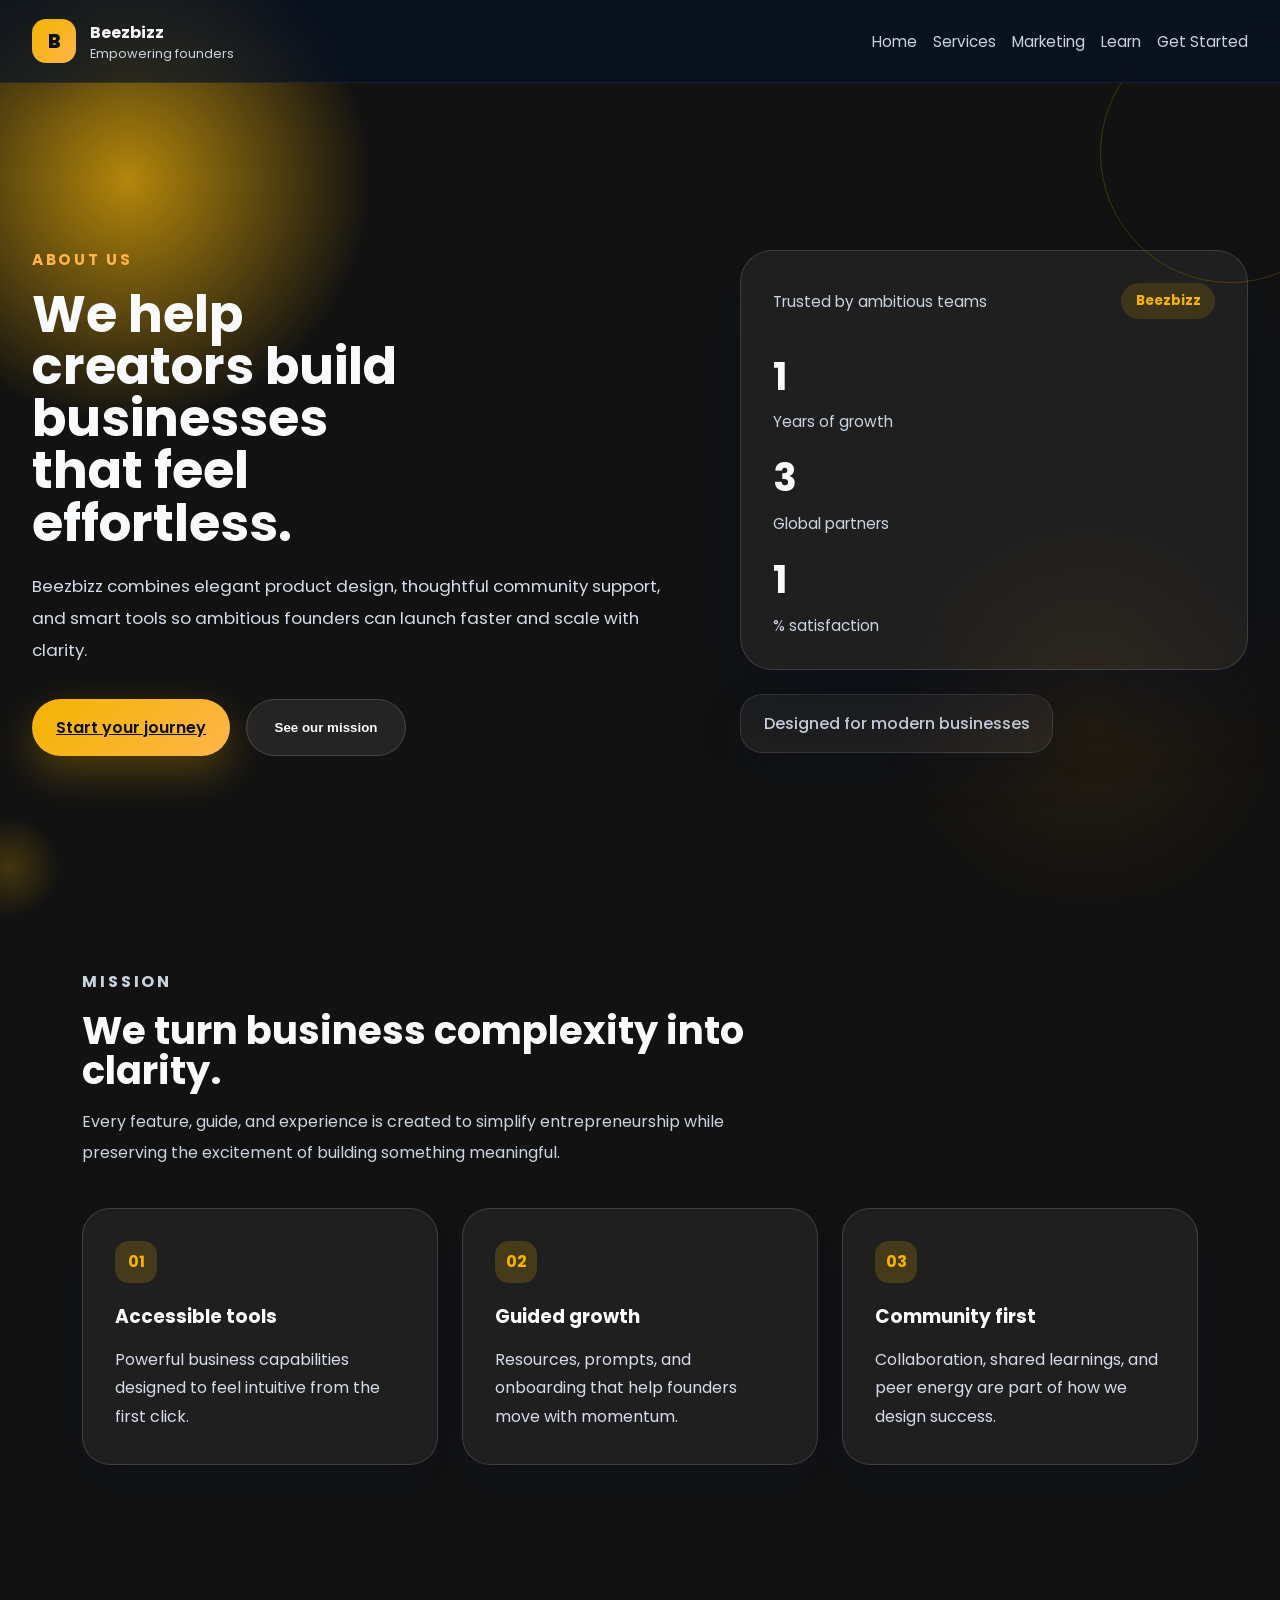
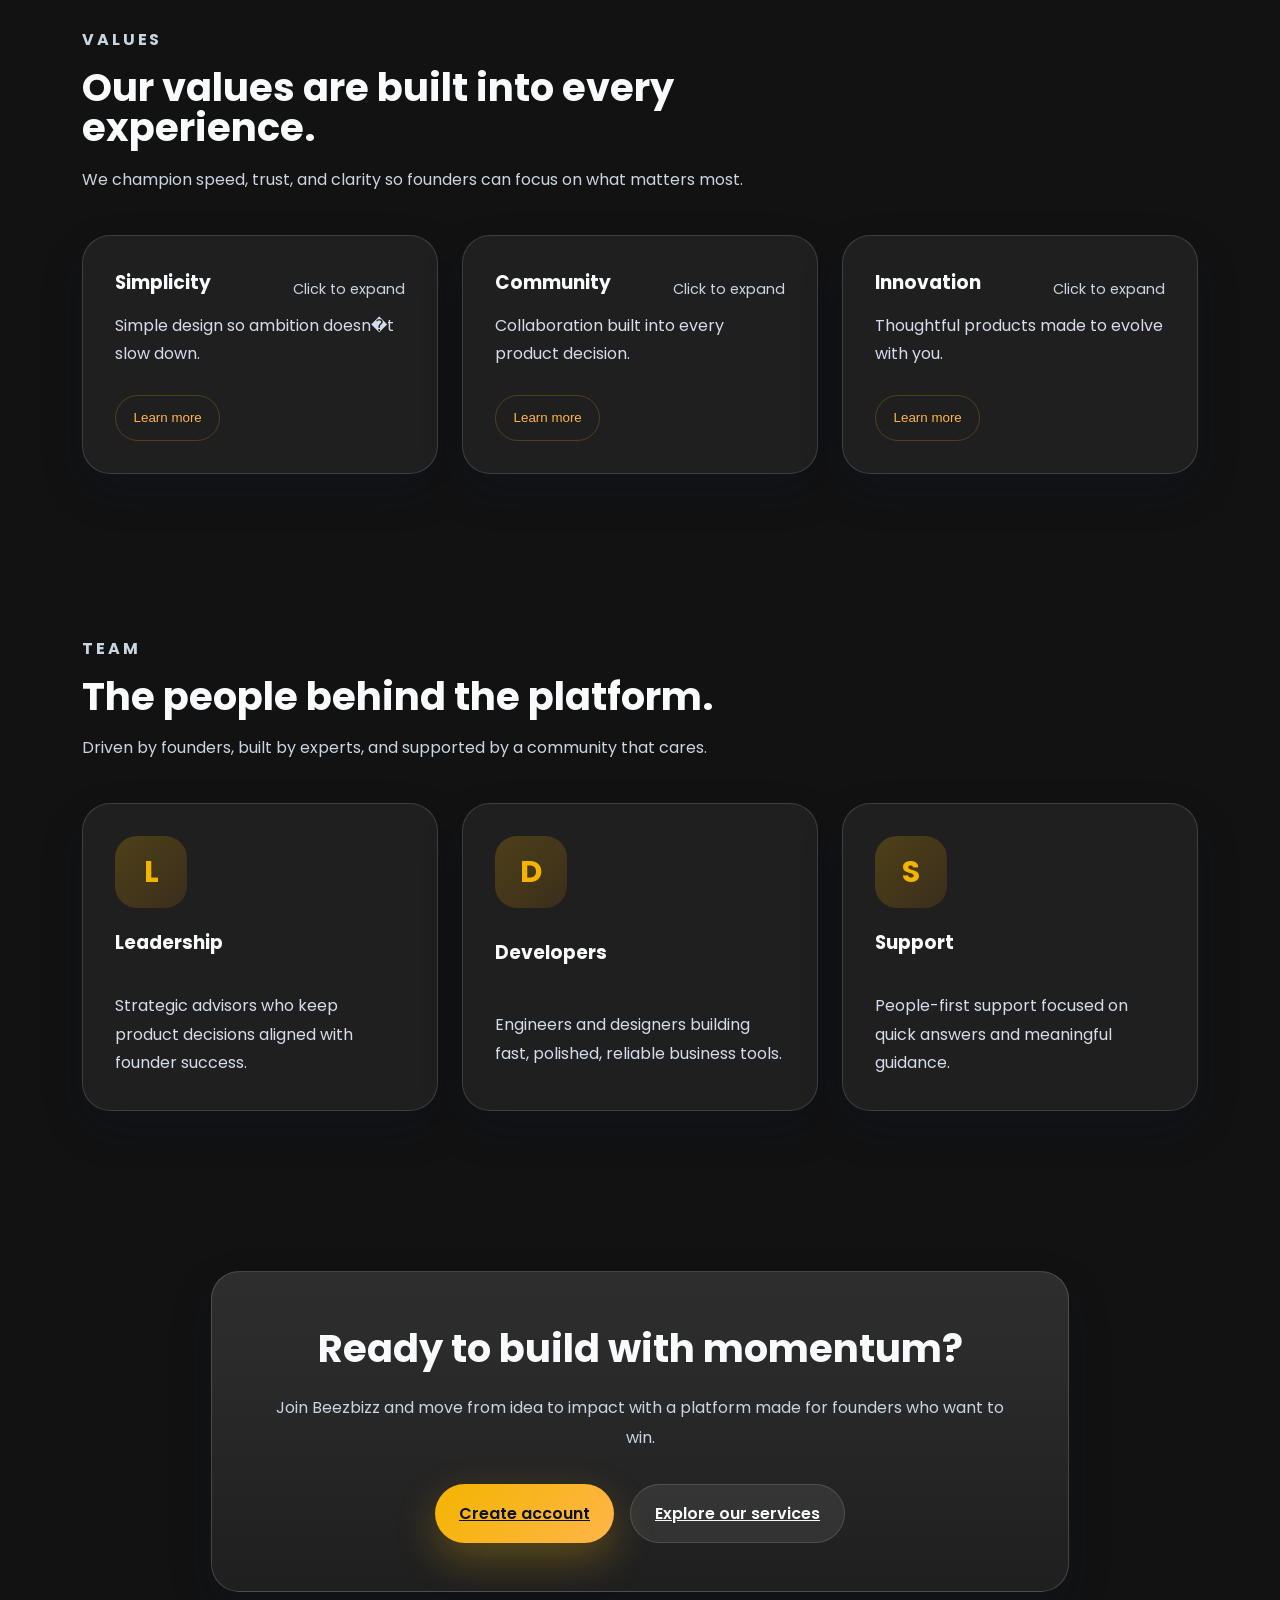
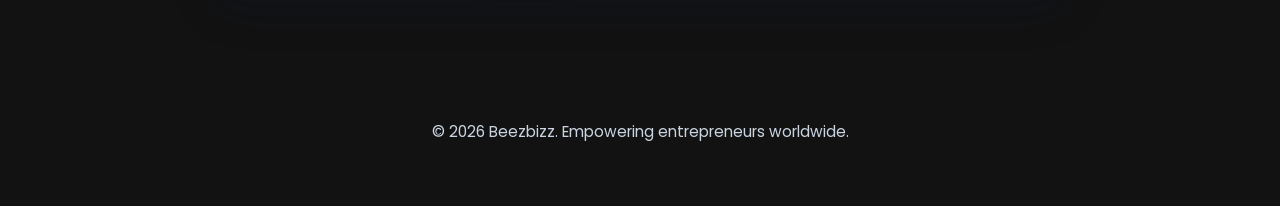
==== about.html @ 2ee89fce "Add files via upload" ====
<!DOCTYPE html>
<html lang="en">
<head>
  <meta charset="UTF-8">
  <meta name="viewport" content="width=device-width, initial-scale=1.0">
  <title>About Beezbizz | Empowering Entrepreneurs</title>
  <meta name="description" content="Discover Beezbizz's mission, values, team, and the interactive experience that supports entrepreneurial growth.">
  <link rel="preconnect" href="https://fonts.googleapis.com">
  <link rel="preconnect" href="https://fonts.gstatic.com" crossorigin>
  <link href="https://fonts.googleapis.com/css2?family=Poppins:wght@300;400;500;600;700;800&display=swap" rel="stylesheet">
  <link href="about.css" rel="stylesheet">
</head>
<body>
  <div class="page-shell">
    <header class="site-header">
      <div class="brand">
        <div class="brand-mark">B</div>
        <div>
          <p>Beezbizz</p>
          <small>Empowering founders</small>
        </div>
      </div>
      <nav class="site-nav">
        <a href="home.html">Home</a>
        <a href="services.html">Services</a>
        <a href="marketing.html">Marketing</a>
        <a href="learn.html">Learn</a>
        <a href="started.html">Get Started</a>
      </nav>
    </header>

    <main>
      <section class="hero-panel reveal-on-scroll">
        <div class="hero-copy">
          <span class="eyebrow">About Us</span>
          <h1>We help creators build businesses that feel effortless.</h1>
          <p class="hero-text">Beezbizz combines elegant product design, thoughtful community support, and smart tools so ambitious founders can launch faster and scale with clarity.</p>
          <div class="hero-actions">
            <a class="btn btn-primary" href="started.html">Start your journey</a>
            <button class="btn btn-ghost" id="scrollToMission">See our mission</button>
          </div>
        </div>
        <div class="hero-visual">
          <div class="hero-card">
            <div class="hero-card-header">
              <p>Trusted by ambitious teams</p>
              <span>Beezbizz</span>
            </div>
            <div class="hero-metrics">
              <div class="metric">
                <strong class="stat-number" data-target="1">0</strong>
                <span>Years of growth</span>
              </div>
              <div class="metric">
                <strong class="stat-number" data-target="3">0</strong>
                <span>Global partners</span>
              </div>
              <div class="metric">
                <strong class="stat-number" data-target="0">0</strong>
                <span>% satisfaction</span>
              </div>
            </div>
          </div>
          <div class="hero-badge">Designed for modern businesses</div>
        </div>
        <div class="hero-overlay hero-ring"></div>
        <div class="hero-overlay hero-dot"></div>
      </section>

      <section class="section mission-section reveal-on-scroll" id="mission">
        <div class="section-intro">
          <p class="eyebrow">Mission</p>
          <h2>We turn business complexity into clarity.</h2>
          <p>Every feature, guide, and experience is created to simplify entrepreneurship while preserving the excitement of building something meaningful.</p>
        </div>
        <div class="mission-grid">
          <article class="mission-card">
            <span>01</span>
            <h3>Accessible tools</h3>
            <p>Powerful business capabilities designed to feel intuitive from the first click.</p>
          </article>
          <article class="mission-card">
            <span>02</span>
            <h3>Guided growth</h3>
            <p>Resources, prompts, and onboarding that help founders move with momentum.</p>
          </article>
          <article class="mission-card">
            <span>03</span>
            <h3>Community first</h3>
            <p>Collaboration, shared learnings, and peer energy are part of how we design success.</p>
          </article>
        </div>
      </section>

      <section class="section values-section reveal-on-scroll">
        <div class="section-intro">
          <p class="eyebrow">Values</p>
          <h2>Our values are built into every experience.</h2>
          <p>We champion speed, trust, and clarity so founders can focus on what matters most.</p>
        </div>
        <div class="values-grid">
          <article class="value-card" data-detail="We eliminate friction with clean flows, clear labels, and smart defaults so users can move quickly without decisions getting in their way.">
            <div class="value-card-top">
              <h3>Simplicity</h3>
              <span>Click to expand</span>
            </div>
            <p>Simple design so ambition doesn�t slow down.</p>
            <div class="card-detail">
              <p></p>
            </div>
            <button class="detail-toggle" type="button">Learn more</button>
          </article>
          <article class="value-card" data-detail="Community is the engine for better entrepreneurship. We build spaces, events, and conversations that bring founders together around real progress.">
            <div class="value-card-top">
              <h3>Community</h3>
              <span>Click to expand</span>
            </div>
            <p>Collaboration built into every product decision.</p>
            <div class="card-detail">
              <p></p>
            </div>
            <button class="detail-toggle" type="button">Learn more</button>
          </article>
          <article class="value-card" data-detail="We move quickly but thoughtfully. Innovation for us means solving real business problems with elegant, dependable technology.">
            <div class="value-card-top">
              <h3>Innovation</h3>
              <span>Click to expand</span>
            </div>
            <p>Thoughtful products made to evolve with you.</p>
            <div class="card-detail">
              <p></p>
            </div>
            <button class="detail-toggle" type="button">Learn more</button>
          </article>
        </div>
      </section>

      <section class="section team-section reveal-on-scroll">
        <div class="section-intro">
          <p class="eyebrow">Team</p>
          <h2>The people behind the platform.</h2>
          <p>Driven by founders, built by experts, and supported by a community that cares.</p>
        </div>
        <div class="team-grid">
          <article class="team-member">
            <div class="member-avatar">L</div>
            <h3>Leadership</h3>
            <p>Strategic advisors who keep product decisions aligned with founder success.</p>
          </article>
          <article class="team-member">
            <div class="member-avatar">D</div>
            <h3>Developers</h3>
            <p>Engineers and designers building fast, polished, reliable business tools.</p>
          </article>
          <article class="team-member">
            <div class="member-avatar">S</div>
            <h3>Support</h3>
            <p>People-first support focused on quick answers and meaningful guidance.</p>
          </article>
        </div>
      </section>

      <section class="section ripple-section reveal-on-scroll">
        <div class="ripple-card">
          <h2>Ready to build with momentum?</h2>
          <p>Join Beezbizz and move from idea to impact with a platform made for founders who want to win.</p>
          <div class="ripple-actions">
            <a class="btn btn-primary" href="started.html">Create account</a>
            <a class="btn btn-soft" href="services.html">Explore our services</a>
          </div>
        </div>
      </section>
    </main>

    <footer class="site-footer">
      <p>© 2026 Beezbizz. Empowering entrepreneurs worldwide.</p>
    </footer>

    <button class="scroll-to-top" id="scrollToTop" aria-label="Scroll to top">↑</button>
  </div>

  <script src="about.js" defer></script>
</body>
</html>
---- about.css ----
:root {
  color-scheme: dark;
  --bg: #050717;
  --surface: rgba(255,255,255,0.08);
  --surface-strong: rgba(255,255,255,0.14);
  --text: #f8fafc;
  --muted: #cbd5e1;
  --accent: #f4b400;
  --accent-soft: #ffb549;
  --border: rgba(255,255,255,0.12);
  --shadow: 0 30px 70px rgba(6, 17, 39, 0.38);
  --shadow-soft: 0 18px 40px rgba(10, 24, 50, 0.22);
}

* {
  box-sizing: border-box;
}

html {
  scroll-behavior: smooth;
}

body {
  margin: 0;
  min-height: 100vh;
  font-family: 'Poppins', sans-serif;
  background: radial-gradient(circle at top left, cream, transparent 22%),
              radial-gradient(circle at 80% 10%, cream(255, 152, 0, 0.12), transparent 20%),
              linear-gradient(180deg, #081127 0%, #050717 100%);
  color: var(--text);
}

body::before {
  content: '';
  position: fixed;
  inset: 0;
  background-image: radial-gradient(circle at 10% 20%, rgba(221, 164, 9, 0.795), transparent 18%),
                    radial-gradient(circle at 85% 80%, rgba(255, 152, 0, 0.08), transparent 16%);
  pointer-events: none;
}

.page-shell {
  position: relative;
  overflow: hidden;
}

.site-header {
  position: sticky;
  top: 0;
  z-index: 20;
  display: flex;
  align-items: center;
  justify-content: space-between;
  gap: 1rem;
  padding: 1.2rem 2rem;
  backdrop-filter: blur(16px);
  background: rgba(6, 17, 39, 0.66);
  border-bottom: 1px solid rgba(255,255,255,0.06);
}

.brand {
  display: flex;
  align-items: center;
  gap: 0.9rem;
}

.brand-mark {
  width: 44px;
  height: 44px;
  border-radius: 14px;
  background: linear-gradient(135deg, var(--accent), var(--accent-soft));
  display: grid;
  place-items: center;
  color: #0b1023;
  font-weight: 800;
  font-size: 1.2rem;
  box-shadow: var(--shadow-soft);
}

.brand p {
  margin: 0;
  font-weight: 700;
}

.brand small {
  display: block;
  color: var(--muted);
  font-size: 0.8rem;
}

.site-nav {
  display: flex;
  flex-wrap: wrap;
  align-items: center;
  gap: 1rem;
}

.site-nav a {
  color: var(--muted);
  text-decoration: none;
  font-size: 0.95rem;
  transition: color 0.25s ease, transform 0.25s ease;
}

.site-nav a:hover,
.site-nav a:focus-visible {
  color: var(--text);
  transform: translateY(-1px);
}

.hero-panel {
  position: relative;
  display: grid;
  grid-template-columns: 1.3fr 1fr;
  align-items: center;
  gap: 3rem;
  padding: 6rem 2rem 4rem;
  min-height: calc(100vh - 96px);
}

.hero-copy {
  max-width: 660px;
  z-index: 1;
}

.eyebrow {
  display: inline-flex;
  align-items: center;
  gap: 0.6rem;
  color: var(--accent-soft);
  font-size: 0.95rem;
  font-weight: 700;
  text-transform: uppercase;
  letter-spacing: 0.18em;
}

.hero-panel h1 {
  margin: 1rem 0 1.4rem;
  font-size: clamp(2.6rem, 4vw, 4.4rem);
  line-height: 1.02;
  max-width: 12ch;
}

.hero-text {
  margin: 0;
  line-height: 1.9;
  color: #d6dceb;
  max-width: 700px;
  font-size: 1.05rem;
}

.hero-actions {
  display: flex;
  flex-wrap: wrap;
  gap: 1rem;
  margin-top: 2rem;
}

.btn {
  display: inline-flex;
  align-items: center;
  justify-content: center;
  min-width: 160px;
  padding: 1rem 1.5rem;
  border-radius: 999px;
  font-weight: 600;
  border: none;
  cursor: pointer;
  transition: transform 0.25s ease, box-shadow 0.25s ease, background 0.3s ease;
}

.btn:hover,
.btn:focus-visible {
  transform: translateY(-2px);
}

.btn-primary {
  background: linear-gradient(135deg, var(--accent), var(--accent-soft));
  color: #0b1023;
  box-shadow: 0 16px 40px rgba(244, 180, 0, 0.28);
}

.btn-ghost,
.btn-soft {
  background: rgba(255,255,255,0.08);
  color: var(--text);
  border: 1px solid rgba(255,255,255,0.14);
}

.hero-visual {
  position: relative;
  display: grid;
  gap: 1.5rem;
  align-items: center;
}

.hero-card {
  background: rgba(255,255,255,0.06);
  backdrop-filter: blur(24px);
  border: 1px solid rgba(255,255,255,0.14);
  border-radius: 32px;
  padding: 2rem;
  box-shadow: var(--shadow);
}

.hero-card-header {
  display: flex;
  justify-content: space-between;
  align-items: center;
  margin-bottom: 1.8rem;
}

.hero-card-header p {
  margin: 0;
  color: var(--muted);
  font-size: 0.95rem;
}

.hero-card-header span {
  background: rgba(244,180,0,0.14);
  color: var(--accent);
  padding: 0.5rem 0.9rem;
  border-radius: 999px;
  font-size: 0.85rem;
  font-weight: 700;
}

.hero-metrics {
  display: grid;
  gap: 1rem;
}

.metric {
  display: grid;
  gap: 0.35rem;
}

.metric strong {
  font-size: 2.4rem;
  display: block;
  color: var(--text);
}

.metric span {
  color: var(--muted);
  font-size: 0.96rem;
}

.hero-badge {
  align-self: start;
  border-radius: 22px;
  padding: 1rem 1.4rem;
  background: rgba(255,255,255,0.06);
  border: 1px solid rgba(255,255,255,0.12);
  width: fit-content;
  box-shadow: var(--shadow-soft);
  color: #d6dceb;
  font-weight: 500;
}

.hero-overlay {
  position: absolute;
  border-radius: 50%;
  pointer-events: none;
}

.hero-ring {
  width: 260px;
  height: 260px;
  top: -60px;
  right: -80px;
  border: 1px solid rgba(244, 180, 0, 0.22);
  animation: float 12s ease-in-out infinite;
}

.hero-dot {
  width: 120px;
  height: 120px;
  bottom: -40px;
  left: -50px;
  background: radial-gradient(circle, rgba(244, 180, 0, 0.22), transparent 60%);
  animation: float 10s ease-in-out infinite alternate;
}

.section {
  padding: 5rem 2rem;
  max-width: 1180px;
  margin: 0 auto;
}

.section-intro {
  max-width: 720px;
  margin-bottom: 2.5rem;
}

.section-intro h2 {
  margin: 0.8rem 0 1rem;
  font-size: clamp(2.1rem, 3vw, 3rem);
  line-height: 1.05;
}

.section-intro p {
  margin: 0;
  color: #cbd5e1;
  font-size: 1rem;
  line-height: 1.9;
}

.mission-grid,
.values-grid,
.team-grid {
  display: grid;
  gap: 1.5rem;
}

.mission-grid {
  grid-template-columns: repeat(3, minmax(240px, 1fr));
}

.mission-card,
.value-card,
.team-member,
.ripple-card {
  background: rgba(255,255,255,0.06);
  border: 1px solid rgba(255,255,255,0.14);
  border-radius: 28px;
  padding: 2rem;
  box-shadow: var(--shadow-soft);
  transition: transform 0.3s ease, border-color 0.3s ease, background 0.3s ease, box-shadow 0.3s ease;
}

.mission-card:hover,
.value-card:hover,
.team-member:hover,
.ripple-card:hover {
  transform: translateY(-6px);
  border-color: rgba(244, 180, 0, 0.32);
  background: rgba(255,255,255,0.09);
}

.mission-card span {
  display: inline-flex;
  width: 42px;
  height: 42px;
  border-radius: 14px;
  justify-content: center;
  align-items: center;
  background: rgba(244,180,0,0.18);
  color: var(--accent);
  font-weight: 700;
  margin-bottom: 1.2rem;
}

.mission-card h3,
.value-card h3,
.team-member h3 {
  margin: 0 0 0.9rem;
}

.mission-card p,
.value-card p,
.team-member p {
  margin: 0;
  color: #d6dceb;
  line-height: 1.8;
}

.values-grid {
  grid-template-columns: repeat(3, minmax(250px, 1fr));
}

.value-card {
  position: relative;
  cursor: pointer;
}

.value-card-top {
  display: flex;
  justify-content: space-between;
  align-items: center;
  gap: 1rem;
}

.value-card-top span {
  color: var(--muted);
  font-size: 0.9rem;
}

.value-card .card-detail {
  max-height: 0;
  overflow: hidden;
  opacity: 0;
  transition: max-height 0.5s ease, opacity 0.4s ease;
}

.value-card.active .card-detail {
  max-height: 200px;
  opacity: 1;
  margin-top: 1rem;
}

.detail-toggle {
  margin-top: 1.6rem;
  background: transparent;
  color: var(--accent-soft);
  border: 1px solid rgba(244,180,0,0.22);
  padding: 0.9rem 1.1rem;
  border-radius: 999px;
  width: fit-content;
  cursor: pointer;
  transition: background 0.25s ease, transform 0.25s ease;
}

.detail-toggle:hover {
  background: rgba(244,180,0,0.12);
  transform: translateY(-2px);
}

.team-grid {
  grid-template-columns: repeat(3, minmax(220px, 1fr));
}

.team-member {
  display: grid;
  gap: 1.25rem;
}

.member-avatar {
  width: 72px;
  height: 72px;
  border-radius: 22px;
  display: grid;
  place-items: center;
  background: linear-gradient(135deg, rgba(244,180,0,0.22), rgba(255,152,0,0.12));
  font-size: 1.9rem;
  font-weight: 700;
  color: var(--accent);
}

.ripple-section {
  display: grid;
  place-items: center;
}

.ripple-card {
  text-align: center;
  max-width: 860px;
  padding: 3rem;
  background: linear-gradient(180deg, rgba(255,255,255,0.12), rgba(255,255,255,0.06));
  border: 1px solid rgba(255,255,255,0.16);
}

.ripple-card h2 {
  margin: 0 0 1rem;
  font-size: clamp(2rem, 3vw, 3rem);
}

.ripple-card p {
  color: #cbd5e1;
  max-width: 760px;
  margin: 0 auto 2rem;
  line-height: 1.85;
}

.ripple-actions {
  display: flex;
  flex-wrap: wrap;
  justify-content: center;
  gap: 1rem;
}

.scroll-to-top {
  position: fixed;
  right: 1.5rem;
  bottom: 1.5rem;
  width: 50px;
  height: 50px;
  border-radius: 50%;
  border: none;
  background: linear-gradient(135deg, var(--accent), var(--accent-soft));
  color: #0b1023;
  font-size: 1.4rem;
  opacity: 0;
  transform: translateY(16px);
  pointer-events: none;
  transition: opacity 0.3s ease, transform 0.3s ease;
  box-shadow: 0 24px 48px rgba(244, 180, 0, 0.24);
  cursor: pointer;
}

.scroll-to-top.show {
  opacity: 1;
  pointer-events: auto;
  transform: translateY(0);
}

.site-footer {
  text-align: center;
  padding: 2rem 2rem 3rem;
  color: var(--muted);
  font-size: 0.96rem;
}

.reveal-on-scroll {
  opacity: 0;
  transform: translateY(40px);
  visibility: hidden;
}

.reveal-on-scroll.visible {
  opacity: 1;
  transform: translateY(0);
  visibility: visible;
  transition: opacity 0.8s ease, transform 0.8s ease;
}

@keyframes float {
  0%, 100% { transform: translateY(0) translateX(0); }
  50% { transform: translateY(-18px) translateX(6px); }
}

@media (max-width: 1024px) {
  .hero-panel {
    grid-template-columns: 1fr;
    padding-top: 5rem;
  }

  .hero-card,
  .hero-badge {
    width: 100%;
  }

  .mission-grid,
  .values-grid,
  .team-grid {
    grid-template-columns: 1fr 1fr;
  }
}

@media (max-width: 800px) {
  .site-header {
    flex-direction: column;
    align-items: stretch;
  }

  .site-nav {
    justify-content: center;
  }

  .hero-panel {
    gap: 2rem;
    padding: 4rem 1.5rem 3rem;
  }

  .hero-copy h1 {
    font-size: 2.8rem;
  }

  .mission-grid,
  .values-grid,
  .team-grid {
    grid-template-columns: 1fr;
  }
}

@media (max-width: 520px) {
  .site-header {
    padding: 1rem 1rem;
  }

  .hero-panel {
    padding: 3.5rem 1rem 2.5rem;
  }

  .hero-actions {
    flex-direction: column;
  }

  .btn {
    width: 100%;
  }

  .scroll-to-top {
    right: 1rem;
    bottom: 1rem;
  }
}
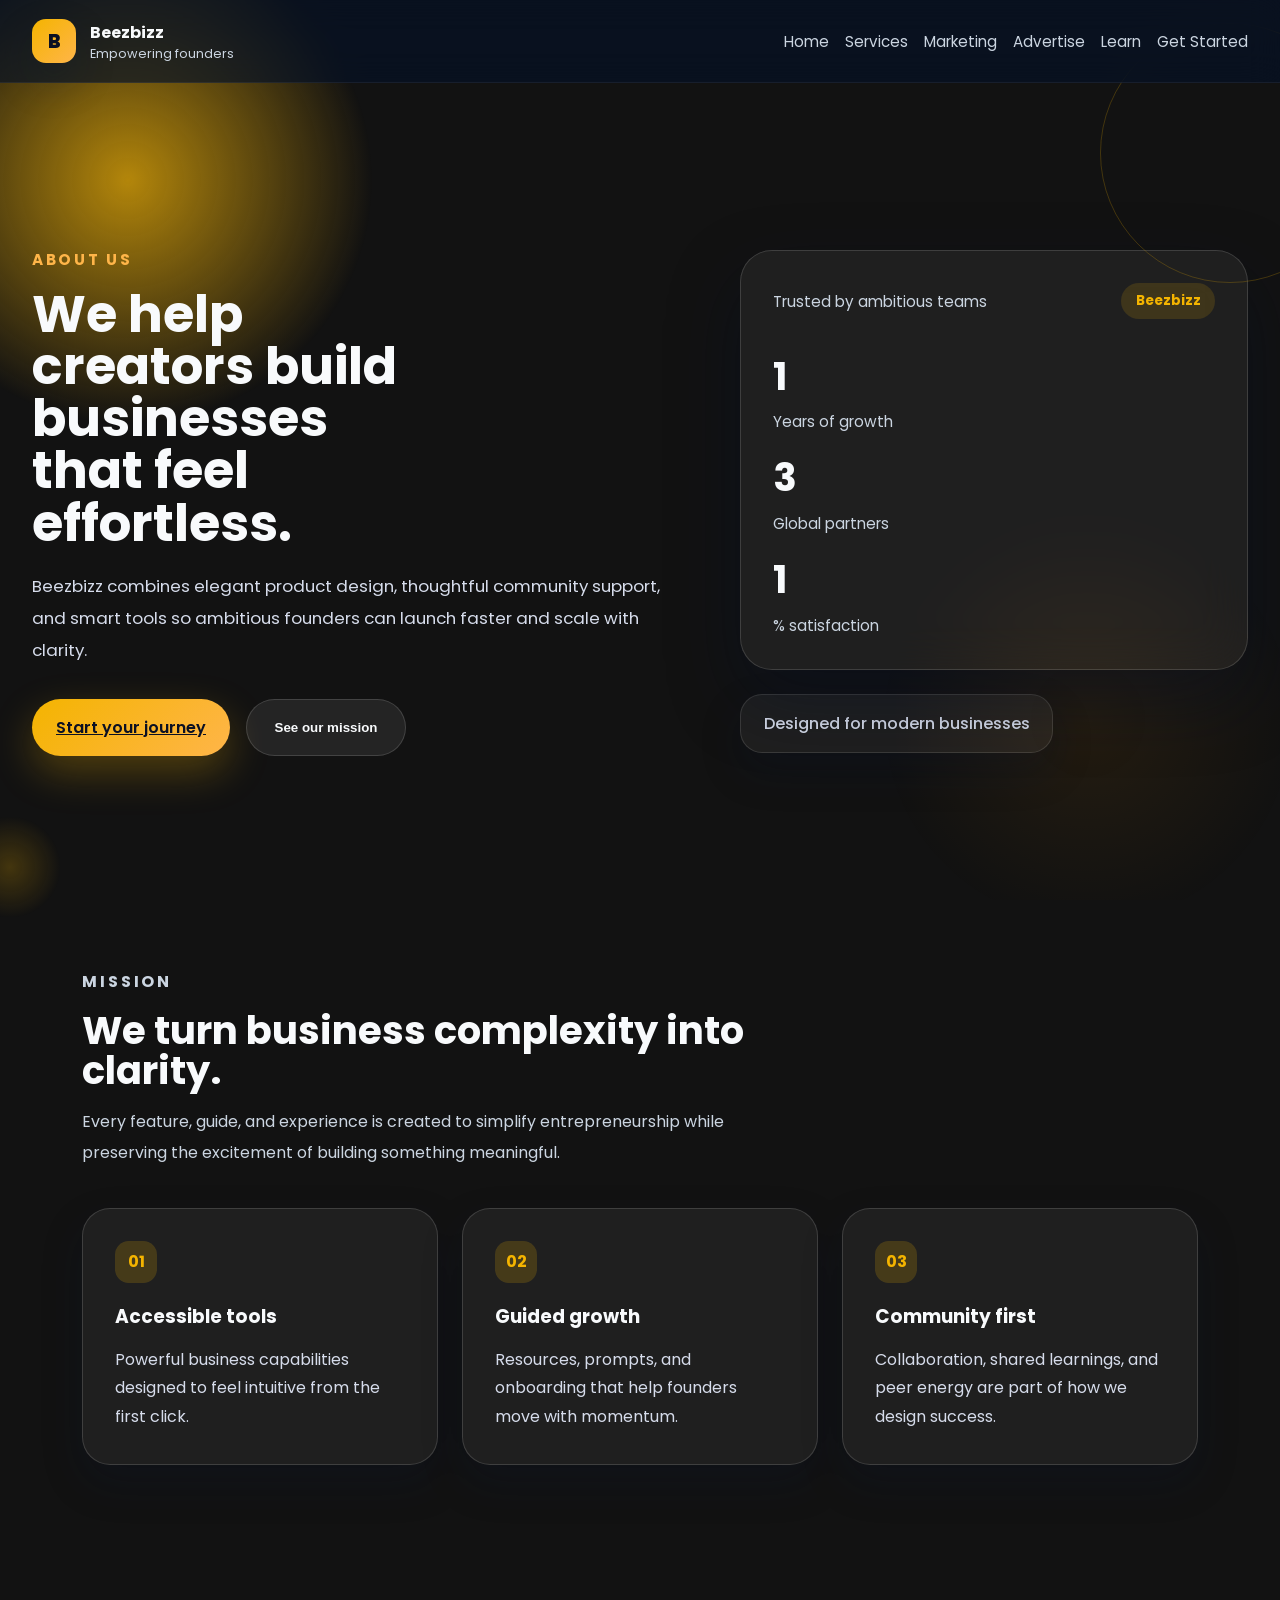
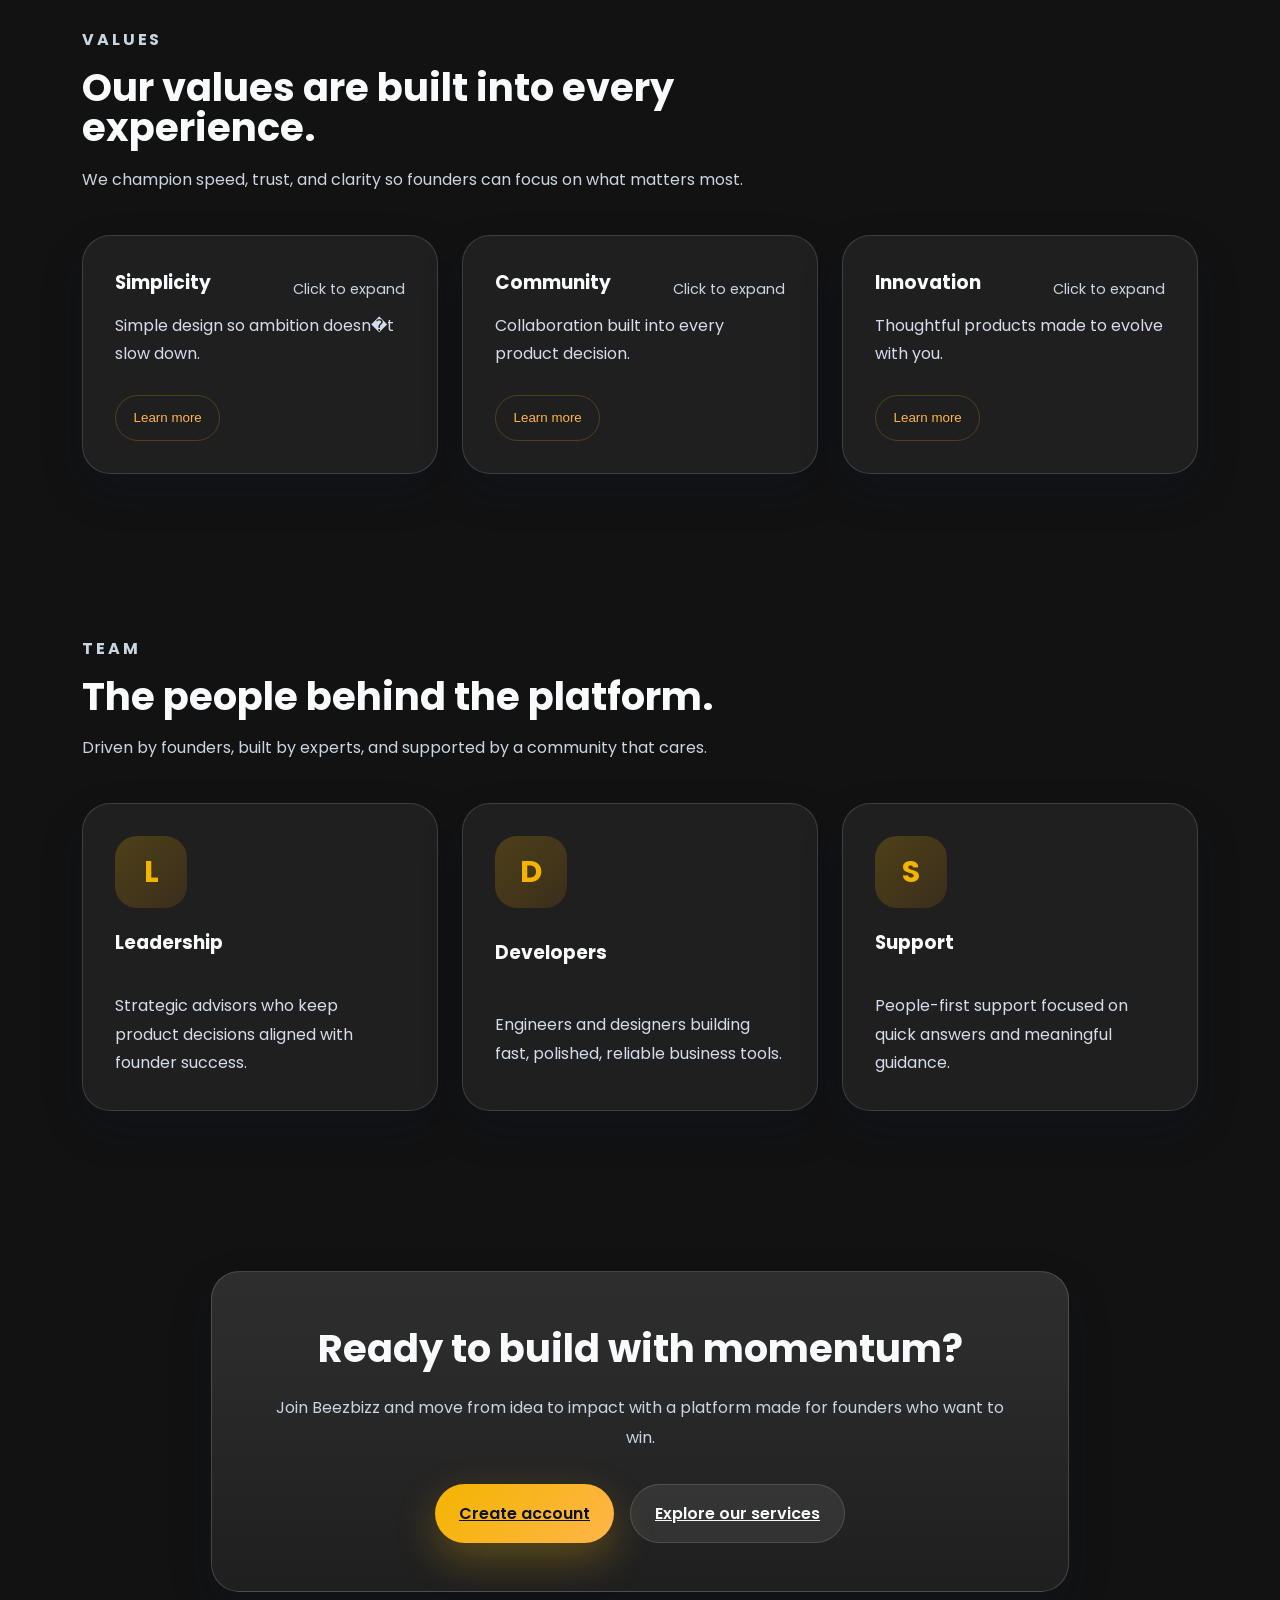
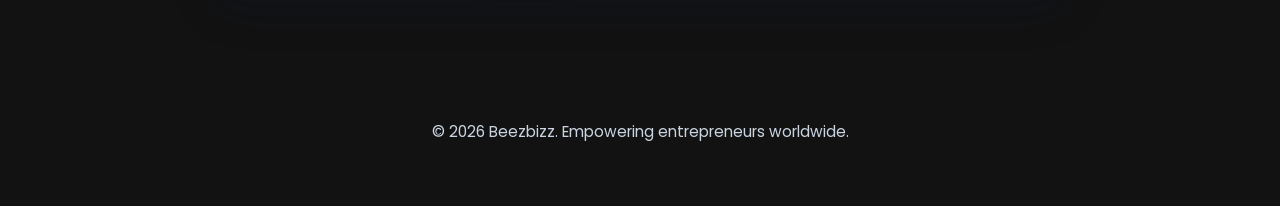
==== commit bf938558: "thanks" ====
--- a/about.html
+++ b/about.html
@@ -24,6 +24,7 @@
         <a href="home.html">Home</a>
         <a href="services.html">Services</a>
         <a href="marketing.html">Marketing</a>
+        <a href="advertise.html">Advertise</a>
         <a href="learn.html">Learn</a>
         <a href="started.html">Get Started</a>
       </nav>
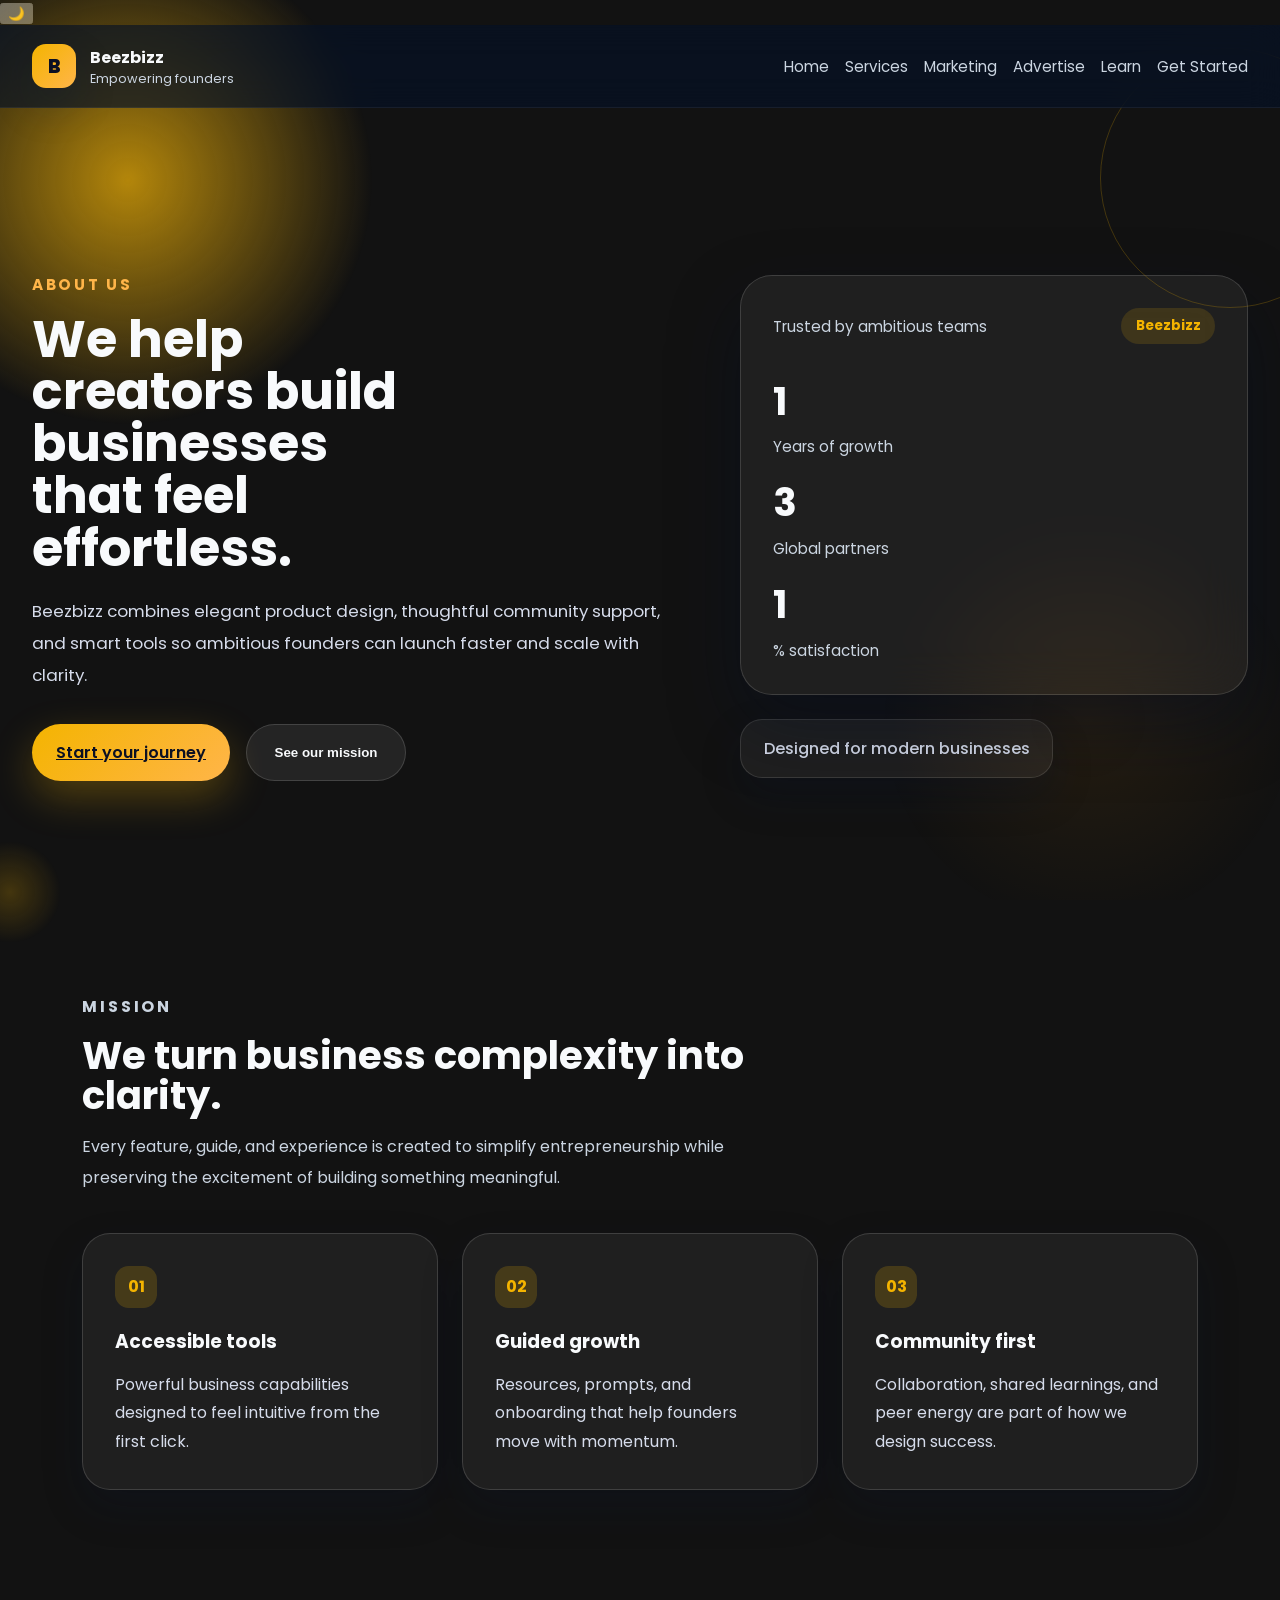
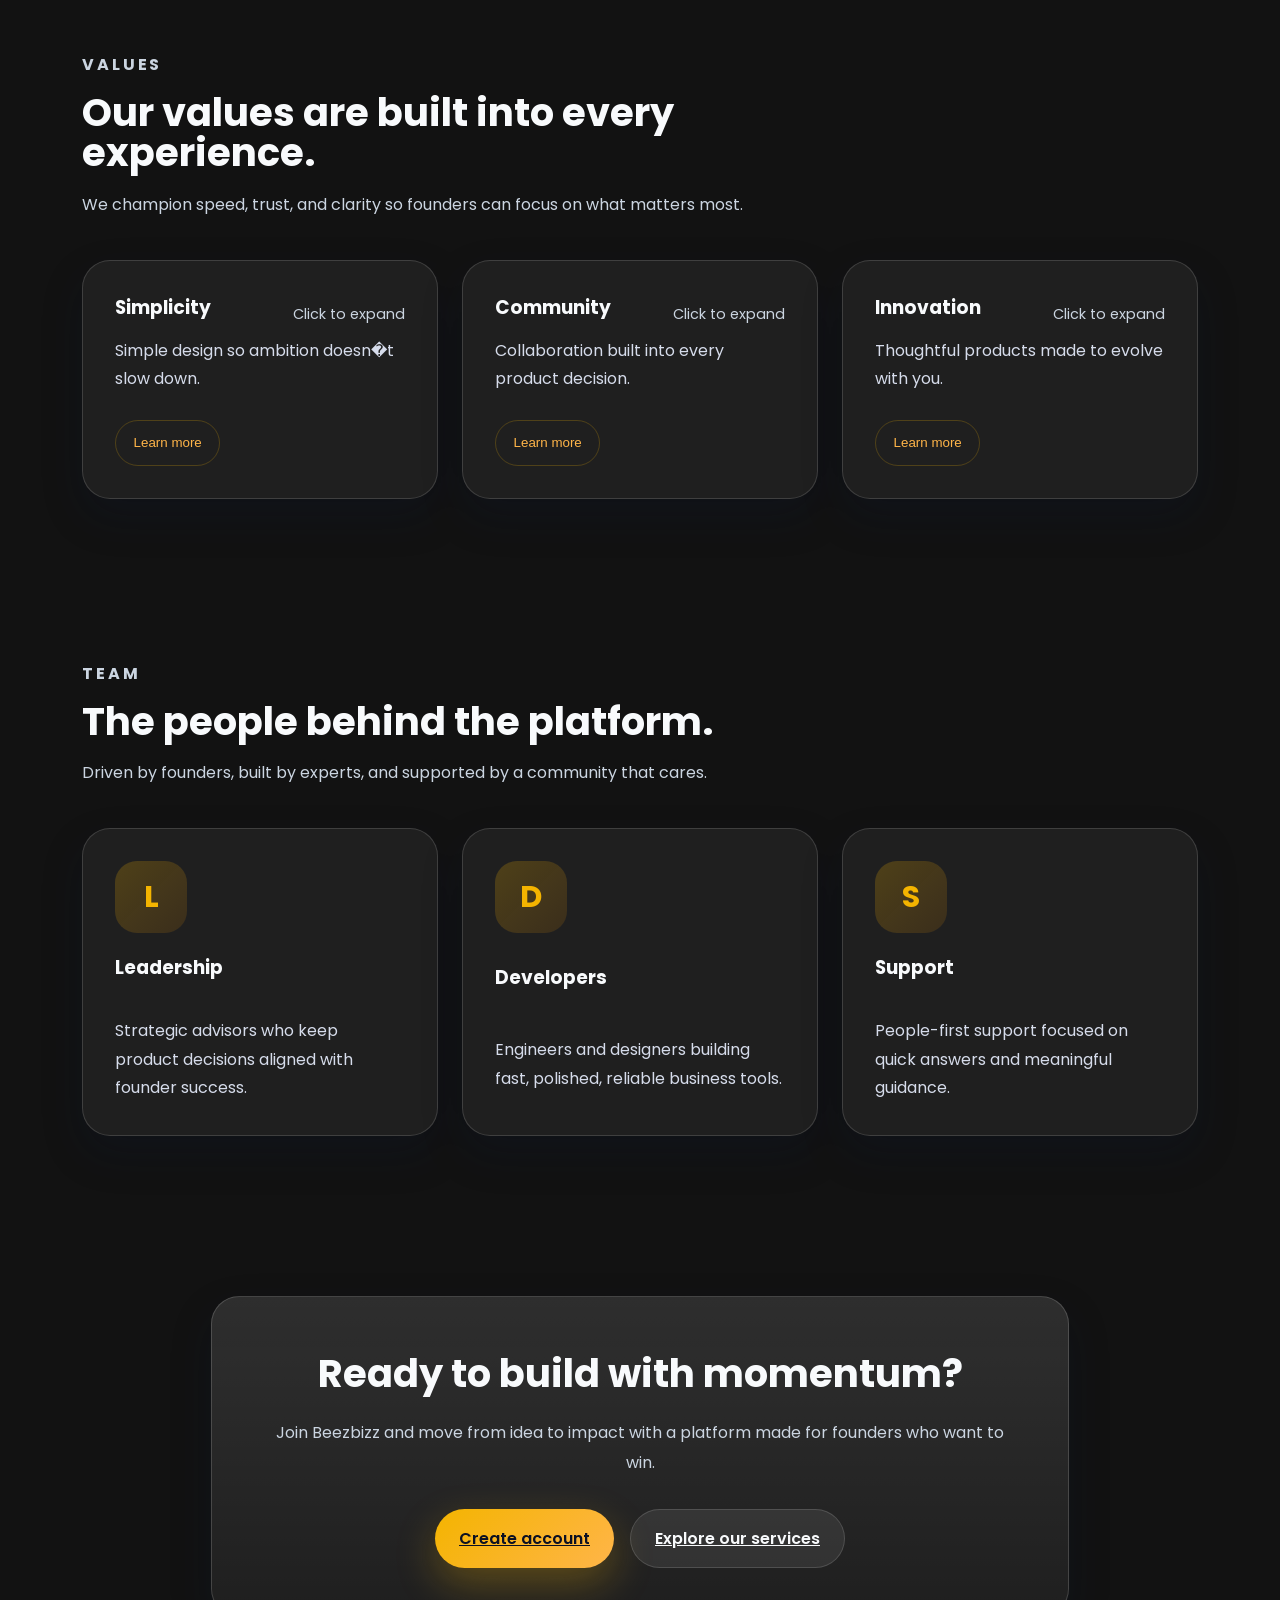
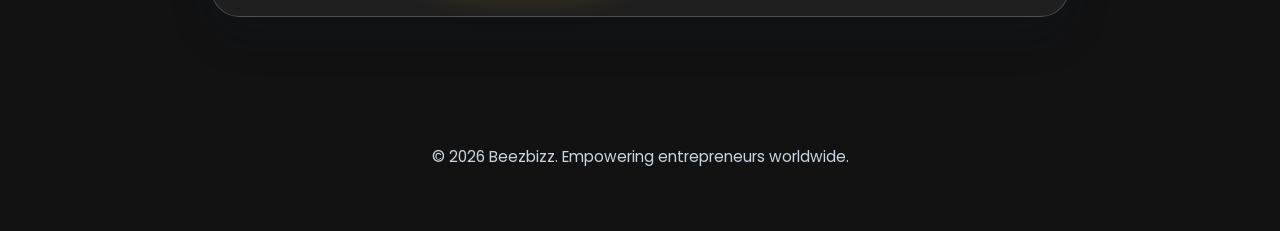
==== commit 9837ff3b: "changed" ====
--- a/about.html
+++ b/about.html
@@ -11,6 +11,7 @@
   <link href="about.css" rel="stylesheet">
 </head>
 <body>
+  <button id="theme-toggle" aria-label="Toggle theme">🌙</button>
   <div class="page-shell">
     <header class="site-header">
       <div class="brand">
@@ -180,6 +181,17 @@
     <button class="scroll-to-top" id="scrollToTop" aria-label="Scroll to top">↑</button>
   </div>
 
+  <script>
+    (function(){
+      const root=document.documentElement;
+      const btn=document.getElementById('theme-toggle');
+      function applyTheme(theme){ if(theme==='dark'){root.setAttribute('data-theme','dark'); btn.textContent='☀️';} else {root.removeAttribute('data-theme'); btn.textContent='🌙';} }
+      const saved=localStorage.getItem('theme');
+      if(saved) applyTheme(saved);
+      else if(window.matchMedia && window.matchMedia('(prefers-color-scheme: dark)').matches) applyTheme('dark');
+      if(btn) btn.addEventListener('click', ()=>{ const isDark = root.getAttribute('data-theme') === 'dark'; const next = isDark ? 'light' : 'dark'; applyTheme(next); localStorage.setItem('theme', next); });
+    })();
+  </script>
   <script src="about.js" defer></script>
 </body>
 </html>
